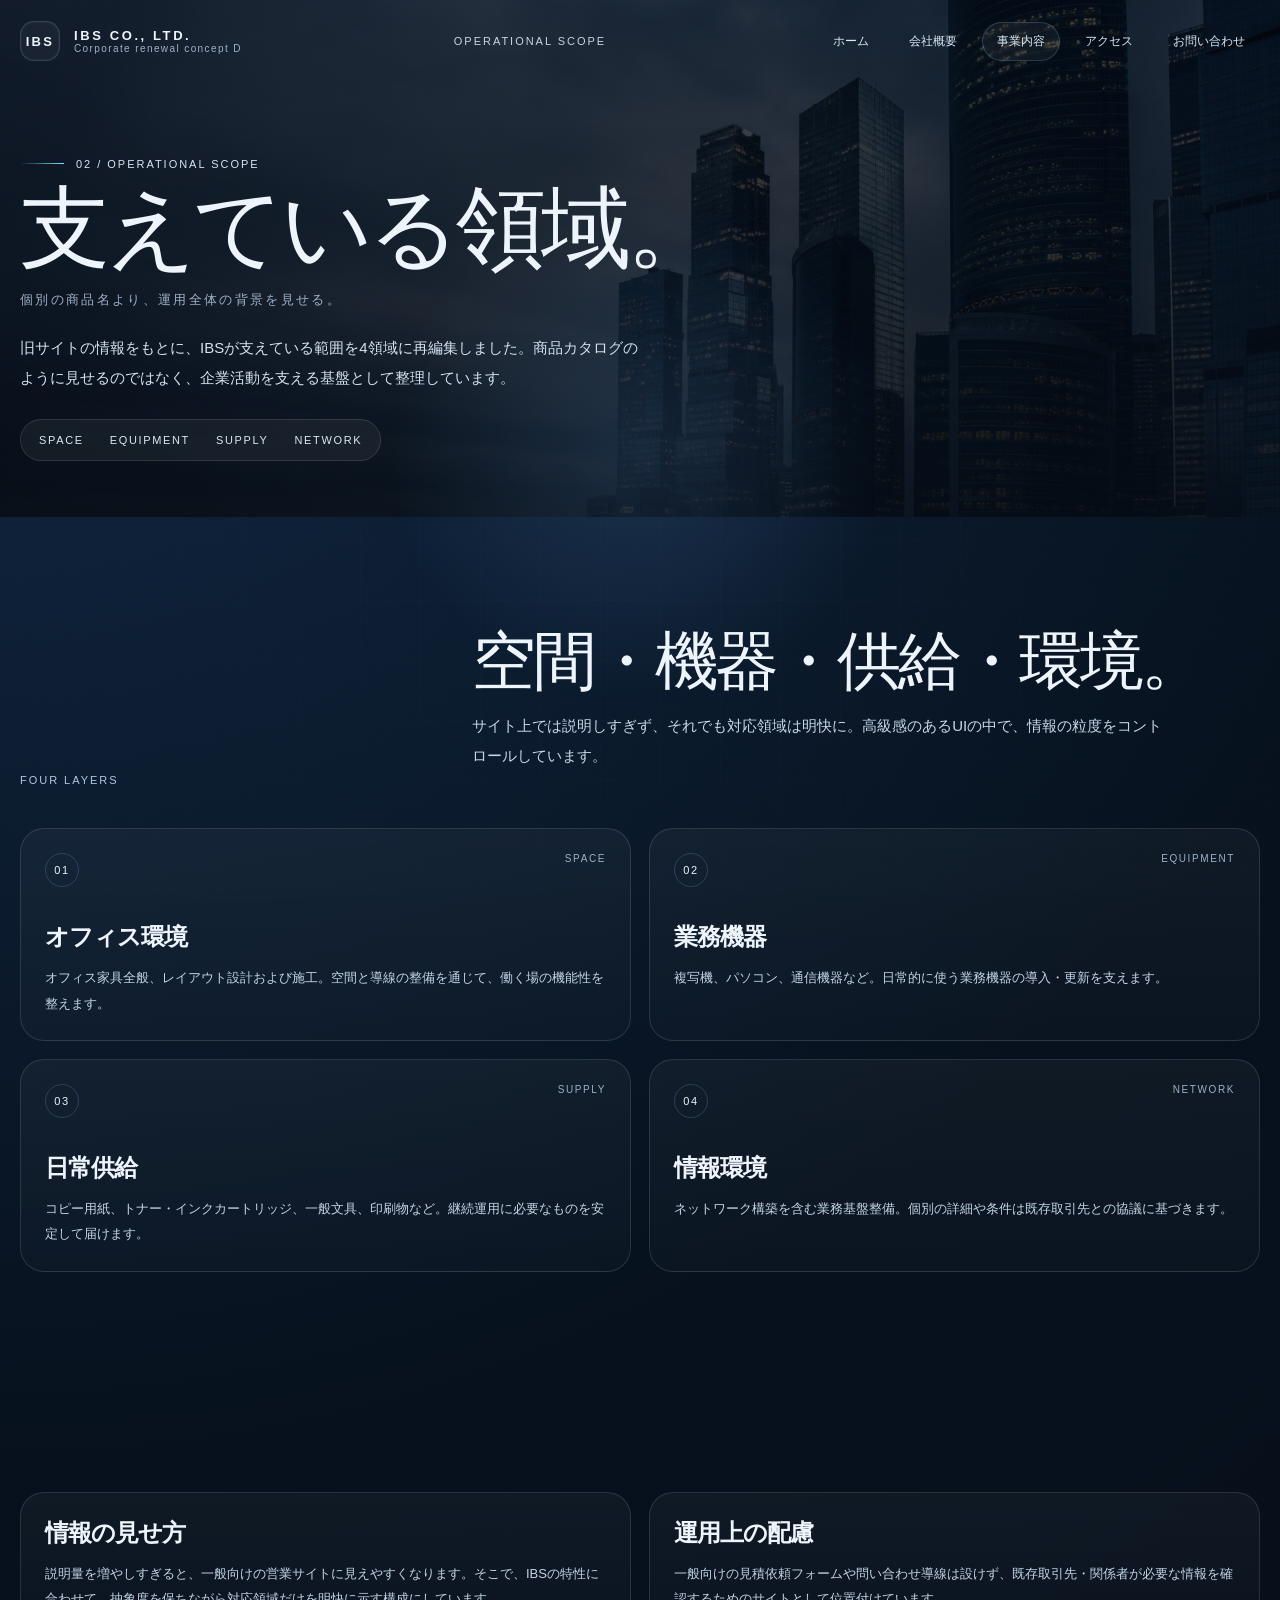
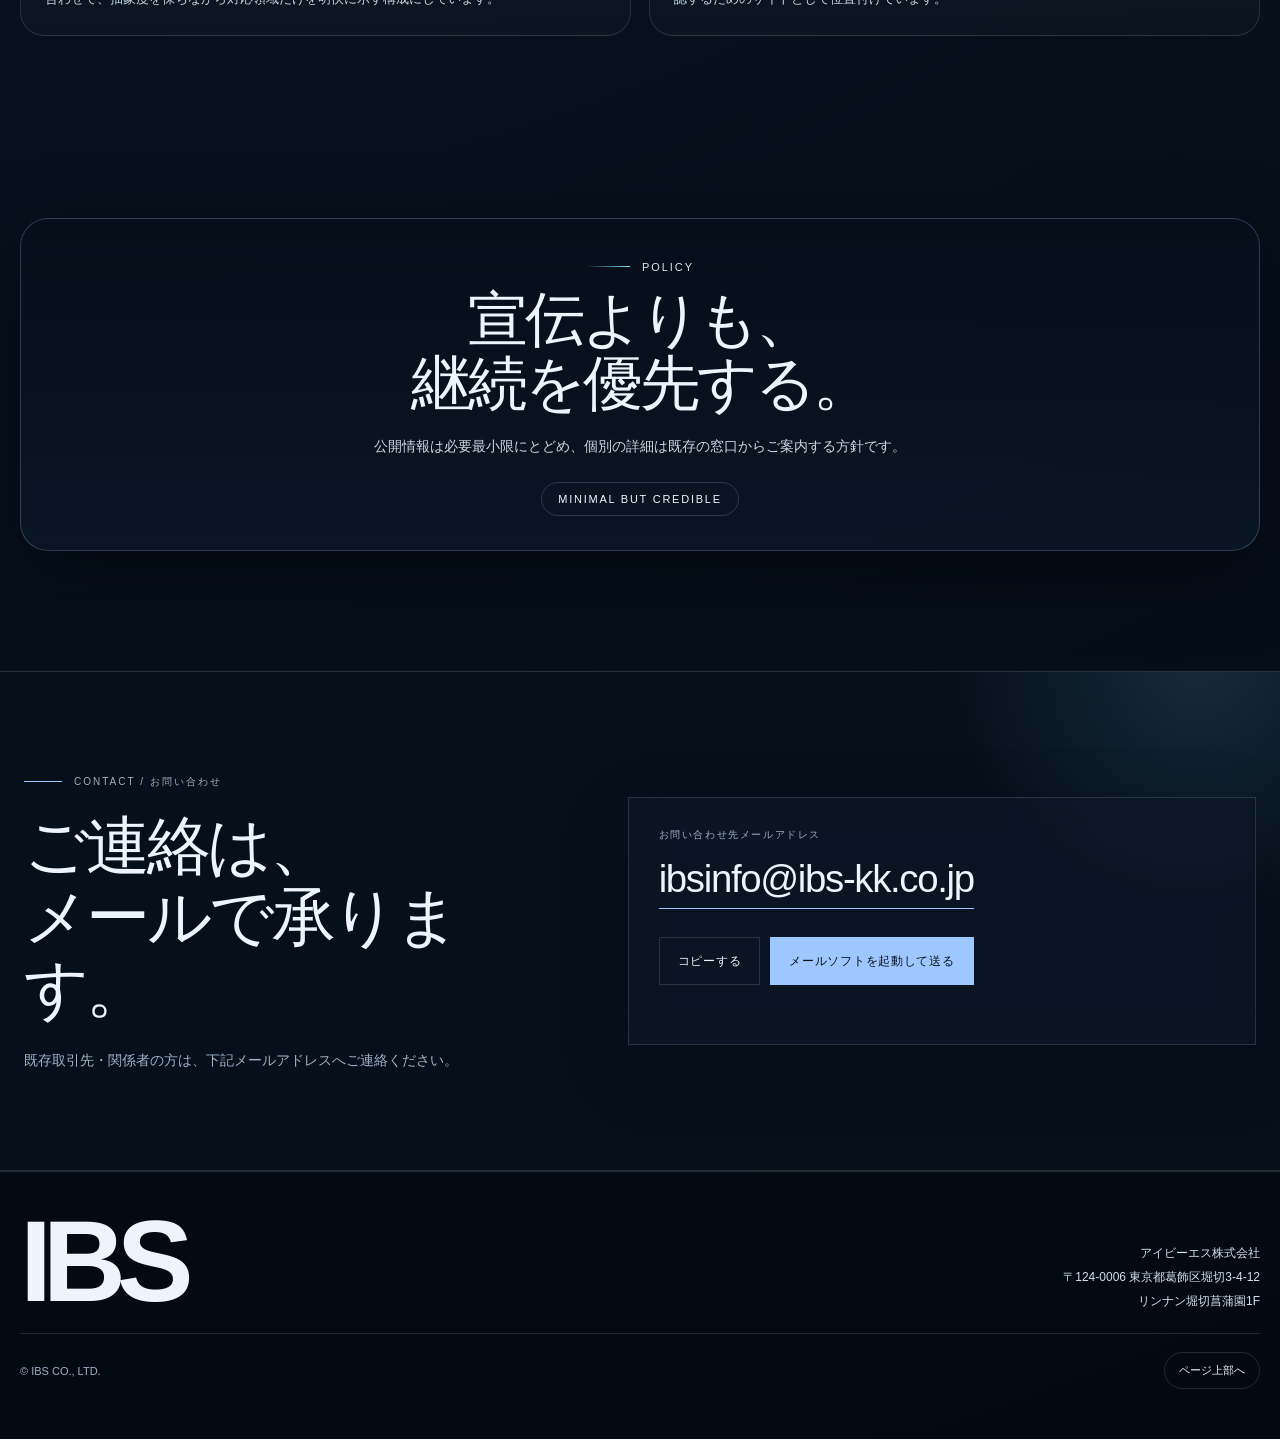
==== description.html @ 62ffff71 "Add site" ====
<!doctype html>
<html lang="ja"><head><meta name="robots" content="noindex,nofollow"><meta charset="utf-8"><meta name="viewport" content="width=device-width,initial-scale=1"><meta name="description" content="アイビーエス株式会社の事業内容ページ。"><meta name="theme-color" content="#07111d"><title>事業内容｜案D｜アイビーエス株式会社</title><link rel="stylesheet" href="styles.css"><link rel="stylesheet" href="menu.css"><script src="menu.js" defer></script></head>
<body><div class="progress"></div><div class="spotlight"></div><div class="noise"></div><div class="grid-overlay"></div>
<header><div class="wrap head"><a class="brand" href="index.html"><span class="brand-mark"><b>IBS</b></span><span class="brand-text"><strong>IBS Co., Ltd.</strong><span>Corporate renewal concept D</span></span></a><div class="head-note">Operational scope</div><nav class="nav"><a href="index.html">ホーム</a><a href="aboutus.html">会社概要</a><a class="active" href="description.html">事業内容</a><a href="access.html">アクセス</a><a href="#contact">お問い合わせ</a></nav><button class="hamburger" type="button" aria-label="メニューを開く" aria-expanded="false" aria-controls="mobile-menu"><span></span><span></span><span></span></button></div></header><div class="mobile-menu" id="mobile-menu" aria-hidden="true"><nav aria-label="モバイルナビゲーション"><a href="index.html">ホーム</a><a href="aboutus.html">会社概要</a><a href="description.html">事業内容</a><a href="access.html">アクセス</a><a href="#contact">お問い合わせ</a></nav><small>IBS CO., LTD. / Metropolitan Silence</small></div>
<main>
  <section class="page-hero"><div class="hero-back"><img src="assets/hero-skyline.png" alt="高層ビル群の夜景"></div><div class="wrap"><div class="page-copy reveal"><div class="eyebrow">02 / Operational scope</div><h1>支えている領域。<small>個別の商品名より、運用全体の背景を見せる。</small></h1><p class="page-lead">旧サイトの情報をもとに、IBSが支えている範囲を4領域に再編集しました。商品カタログのように見せるのではなく、企業活動を支える基盤として整理しています。</p><div class="page-card"><span>SPACE</span><span>EQUIPMENT</span><span>SUPPLY</span><span>NETWORK</span></div></div></div></section>
  <section class="section"><div class="wrap"><div class="section-head reveal"><div class="section-tag">Four layers</div><div><h2 class="section-title">空間・機器・供給・環境。</h2><p class="section-desc">サイト上では説明しすぎず、それでも対応領域は明快に。高級感のあるUIの中で、情報の粒度をコントロールしています。</p></div></div><div class="scope-grid"><article class="scope-card reveal"><div class="scope-head"><span class="scope-no">01</span><span class="scope-label">Space</span></div><h3>オフィス環境</h3><p>オフィス家具全般、レイアウト設計および施工。空間と導線の整備を通じて、働く場の機能性を整えます。</p></article><article class="scope-card reveal"><div class="scope-head"><span class="scope-no">02</span><span class="scope-label">Equipment</span></div><h3>業務機器</h3><p>複写機、パソコン、通信機器など。日常的に使う業務機器の導入・更新を支えます。</p></article><article class="scope-card reveal"><div class="scope-head"><span class="scope-no">03</span><span class="scope-label">Supply</span></div><h3>日常供給</h3><p>コピー用紙、トナー・インクカートリッジ、一般文具、印刷物など。継続運用に必要なものを安定して届けます。</p></article><article class="scope-card reveal"><div class="scope-head"><span class="scope-no">04</span><span class="scope-label">Network</span></div><h3>情報環境</h3><p>ネットワーク構築を含む業務基盤整備。個別の詳細や条件は既存取引先との協議に基づきます。</p></article></div></div></section>
  <section class="section"><div class="wrap detail-grid"><article class="detail-card reveal"><h3>情報の見せ方</h3><p>説明量を増やしすぎると、一般向けの営業サイトに見えやすくなります。そこで、IBSの特性に合わせて、抽象度を保ちながら対応領域だけを明快に示す構成にしています。</p></article><article class="detail-card reveal"><h3>運用上の配慮</h3><p>一般向けの見積依頼フォームや問い合わせ導線は設けず、既存取引先・関係者が必要な情報を確認するためのサイトとして位置付けています。</p></article></div></section>
  <section class="notice"><div class="wrap"><div class="notice-box reveal"><div class="eyebrow" style="justify-content:center">Policy</div><h2>宣伝よりも、<br>継続を優先する。</h2><p>公開情報は必要最小限にとどめ、個別の詳細は既存の窓口からご案内する方針です。</p><div class="notice-chip">Minimal but credible</div></div></div></section>
</main>

<section class="ibs-contact" id="contact" aria-labelledby="ibs-contact-title">
  <div class="ibs-contact__wrap">
    <div class="ibs-contact__intro">
      <span class="ibs-contact__eyebrow">CONTACT / お問い合わせ</span>
      <h2 id="ibs-contact-title">ご連絡は、<br>メールで承ります。</h2>
      <p>既存取引先・関係者の方は、下記メールアドレスへご連絡ください。</p>
    </div>
    <div class="ibs-contact__card">
      <span class="ibs-contact__label">お問い合わせ先メールアドレス</span>
      <a class="ibs-contact__email" href="mailto:ibsinfo@ibs-kk.co.jp?subject=%E3%81%8A%E5%95%8F%E3%81%84%E5%90%88%E3%82%8F%E3%81%9B">ibsinfo@ibs-kk.co.jp</a>
      <div class="ibs-contact__actions">
        <button class="ibs-contact__button ibs-contact__button--copy" type="button" data-copy-email="ibsinfo@ibs-kk.co.jp">コピーする</button>
        <a class="ibs-contact__button ibs-contact__button--mail" href="mailto:ibsinfo@ibs-kk.co.jp?subject=%E3%81%8A%E5%95%8F%E3%81%84%E5%90%88%E3%82%8F%E3%81%9B">メールソフトを起動して送る</a>
      </div>
      <p class="ibs-contact__status" aria-live="polite"></p>
    </div>
  </div>
</section>
<footer><div class="wrap"><div class="foot"><div class="foot-logo">IBS</div><div class="foot-info">アイビーエス株式会社<br>〒124-0006 東京都葛飾区堀切3-4-12<br>リンナン堀切菖蒲園1F</div></div><div class="foot-bottom"><span>© IBS CO., LTD.</span><button class="top-btn" type="button">ページ上部へ</button></div></div></footer>
<script src="site.js"></script><script src="contact.js"></script>
</body></html>
---- styles.css ----
:root{
  --bg:#07111d;
  --bg2:#0b1524;
  --panel:rgba(14,24,38,.62);
  --panel-strong:rgba(8,16,28,.84);
  --text:#eef4fb;
  --muted:#9eb1c7;
  --line:rgba(255,255,255,.12);
  --line2:rgba(126,170,220,.24);
  --accent:#9ec7ff;
  --accent2:#7be4ff;
  --shadow:0 24px 80px rgba(0,0,0,.35);
  --radius:28px;
  --max:1280px;
}
*{box-sizing:border-box}
html{scroll-behavior:smooth}
body{margin:0;background:radial-gradient(circle at top left,#122946 0%,var(--bg) 45%,#050b14 100%);color:var(--text);font-family:Arial,"Hiragino Sans","Noto Sans JP",sans-serif;overflow-x:hidden}
a{color:inherit;text-decoration:none}
img{display:block;max-width:100%}
button,input,textarea{font:inherit}
::selection{background:rgba(123,228,255,.28)}
.wrap{width:min(var(--max),calc(100% - 40px));margin:auto}
.progress{position:fixed;top:0;left:0;height:3px;background:linear-gradient(90deg,var(--accent2),var(--accent));width:0;z-index:1000;box-shadow:0 0 22px rgba(123,228,255,.45)}
.spotlight{position:fixed;inset:0;pointer-events:none;z-index:2;background:radial-gradient(430px circle at var(--sx,50%) var(--sy,50%), rgba(115,180,255,.14), transparent 60%)}
.noise{position:fixed;inset:0;pointer-events:none;opacity:.08;mix-blend-mode:soft-light;background-image:url("data:image/svg+xml,%3Csvg xmlns='http://www.w3.org/2000/svg' width='180' height='180' viewBox='0 0 180 180'%3E%3Cfilter id='n'%3E%3CfeTurbulence type='fractalNoise' baseFrequency='.85' numOctaves='2' stitchTiles='stitch'/%3E%3C/filter%3E%3Crect width='100%25' height='100%25' filter='url(%23n)' opacity='.7'/%3E%3C/svg%3E")}
.grid-overlay{position:fixed;inset:0;pointer-events:none;z-index:1;background-image:linear-gradient(rgba(255,255,255,.035) 1px, transparent 1px),linear-gradient(90deg, rgba(255,255,255,.035) 1px, transparent 1px);background-size:60px 60px;mask-image:radial-gradient(circle at center, black 35%, transparent 90%);opacity:.42}
header{position:fixed;top:0;left:0;right:0;z-index:500;transition:transform .45s ease, background .35s ease,border-color .35s ease}
header.hidden{transform:translateY(-110%)}
header.scrolled{background:rgba(4,10,18,.55);backdrop-filter:blur(16px);border-bottom:1px solid var(--line)}
.head{display:grid;grid-template-columns:auto 1fr auto;gap:30px;align-items:center;min-height:82px}
.brand{display:flex;align-items:center;gap:14px}
.brand-mark{width:40px;height:40px;border:1px solid var(--line2);display:grid;place-items:center;border-radius:14px;background:rgba(255,255,255,.04);box-shadow:inset 0 0 0 1px rgba(255,255,255,.03)}
.brand-mark b{font-size:13px;letter-spacing:.18em}
.brand-text strong{display:block;font-size:13px;letter-spacing:.2em;text-transform:uppercase}
.brand-text span{display:block;font-size:10px;color:var(--muted);letter-spacing:.14em}
.head-note{justify-self:center;font-size:11px;letter-spacing:.18em;text-transform:uppercase;color:#c7d5e5}
.nav{display:flex;gap:10px;align-items:center;flex-wrap:wrap;justify-content:flex-end}
.nav a{font-size:12px;padding:10px 14px;border:1px solid transparent;border-radius:999px;color:#dce7f5;transition:.3s ease}
.nav a:hover,.nav a.active{border-color:var(--line2);background:rgba(255,255,255,.05)}
.hero{position:relative;min-height:100svh;display:flex;align-items:flex-end;padding:120px 0 48px;overflow:hidden}
.hero-bg{position:absolute;inset:0;overflow:hidden}
.hero-bg img{width:100%;height:100%;object-fit:cover;object-position:60% 50%;transform:scale(1.06) translate3d(var(--mx,0px),var(--my,0px),0);filter:saturate(1.08) contrast(1.08) brightness(1)}
.hero-bg::after{content:"";position:absolute;inset:0;background:linear-gradient(180deg, rgba(7,17,29,0) 0%, rgba(7,17,29,.12) 44%, rgba(7,17,29,.74) 100%),linear-gradient(90deg, rgba(6,14,24,.64) 0%, rgba(6,14,24,.06) 52%, rgba(6,14,24,.22) 100%)}
.hero-grid{position:relative;z-index:3;display:grid;grid-template-columns:1.1fr .9fr;gap:28px;align-items:end}
.eyebrow{display:inline-flex;align-items:center;gap:12px;font-size:11px;letter-spacing:.18em;text-transform:uppercase;color:#d6e4f2}
.eyebrow::before{content:"";width:44px;height:1px;background:linear-gradient(90deg,transparent,var(--accent2))}
.hero-copy h1,.page-copy h1{font-family:"Yu Mincho","Hiragino Mincho ProN","Noto Serif JP",serif;font-weight:400;letter-spacing:-.05em;line-height:.92;margin:18px 0 22px;font-size:clamp(48px,7vw,106px)}
.hero-copy h1 small,.page-copy h1 small{display:block;font-family:Arial,"Hiragino Sans","Noto Sans JP",sans-serif;font-size:13px;letter-spacing:.18em;text-transform:uppercase;line-height:1.8;color:var(--muted);margin-top:18px}
.hero-lead,.page-lead{max-width:620px;font-size:15px;line-height:2;color:#d4e1ef;margin:0}
.hero-panel{position:relative;background:linear-gradient(180deg,rgba(17,29,45,.64),rgba(8,16,28,.78));border:1px solid rgba(174,213,255,.18);border-radius:var(--radius);padding:26px;box-shadow:var(--shadow);backdrop-filter:blur(14px)}
.panel-top{display:flex;justify-content:space-between;gap:16px;align-items:flex-start;border-bottom:1px solid var(--line);padding-bottom:16px;margin-bottom:18px}
.panel-kicker{font-size:10px;letter-spacing:.18em;text-transform:uppercase;color:#e3edf7}
.panel-status{font-size:10px;color:var(--muted);letter-spacing:.16em;text-transform:uppercase}
.meta-grid{display:grid;grid-template-columns:repeat(2,1fr);gap:14px}
.meta-card{padding:16px;border:1px solid var(--line);border-radius:20px;background:rgba(255,255,255,.03)}
.meta-card small{display:block;font-size:10px;letter-spacing:.16em;text-transform:uppercase;color:var(--muted);margin-bottom:8px}
.meta-card strong{display:block;font-size:22px;letter-spacing:-.04em;font-weight:700;margin-bottom:8px}
.meta-card p{margin:0;font-size:12px;line-height:1.8;color:#d5e3f1}
.hero-bottom{display:flex;justify-content:space-between;align-items:flex-end;gap:20px;margin-top:26px}
.scroll-hint{font-size:11px;letter-spacing:.16em;text-transform:uppercase;color:#cfe2f5}
.scroll-dot{width:9px;height:9px;border-radius:50%;background:var(--accent2);display:inline-block;margin-right:10px;animation:pulse 1.8s infinite}
@keyframes pulse{50%{transform:scale(.6);opacity:.45}}
.statline{font-size:12px;color:#d6e3f0;display:flex;gap:18px;flex-wrap:wrap}
.section{position:relative;z-index:3;padding:110px 0}
.section-head{display:grid;grid-template-columns:.7fr 1.3fr;gap:28px;align-items:end;margin-bottom:42px}
.section-tag{font-size:11px;letter-spacing:.18em;text-transform:uppercase;color:#b2c7de}
.section-title{font-family:"Yu Mincho","Hiragino Mincho ProN","Noto Serif JP",serif;font-size:clamp(34px,5vw,68px);font-weight:400;letter-spacing:-.05em;line-height:1.08;margin:0}
.section-desc{font-size:15px;line-height:2;color:#c7d7e8;max-width:700px}
.glass-band{padding:24px;border:1px solid var(--line);border-radius:30px;background:rgba(255,255,255,.03);backdrop-filter:blur(12px);box-shadow:var(--shadow)}
.value-grid,.scope-grid,.detail-grid,.access-grid{display:grid;gap:18px}
.value-grid{grid-template-columns:repeat(3,1fr)}
.value-card,.scope-card,.detail-card,.route-card{padding:24px;border-radius:24px;border:1px solid var(--line);background:linear-gradient(180deg,rgba(255,255,255,.04),rgba(255,255,255,.02));transition:transform .35s ease,border-color .35s ease,background .35s ease}
.value-card:hover,.scope-card:hover,.detail-card:hover,.route-card:hover{transform:translateY(-5px);border-color:rgba(158,199,255,.35);background:linear-gradient(180deg,rgba(255,255,255,.06),rgba(255,255,255,.03))}
.value-card b,.scope-no{display:inline-flex;align-items:center;justify-content:center;width:34px;height:34px;border-radius:999px;border:1px solid var(--line2);font-size:11px;letter-spacing:.14em;margin-bottom:18px;color:#e8f4ff}
.value-card h3,.scope-card h3,.detail-card h3{margin:0 0 12px;font-size:24px;letter-spacing:-.04em}
.value-card p,.scope-card p,.detail-card p,.route-card p{margin:0;color:#c3d5e6;font-size:13px;line-height:1.95}
.scope-grid{grid-template-columns:repeat(2,1fr)}
.scope-head{display:flex;justify-content:space-between;gap:20px;align-items:flex-start;margin-bottom:16px}
.scope-label{font-size:10px;color:var(--muted);letter-spacing:.16em;text-transform:uppercase}
.quote-box{display:grid;grid-template-columns:1.1fr .9fr;gap:18px;align-items:stretch}
.quote-main{padding:36px;min-height:340px;border-radius:30px;background:linear-gradient(135deg,rgba(8,19,32,.8),rgba(17,38,62,.74));border:1px solid rgba(164,209,255,.16);position:relative;overflow:hidden}
.quote-main::after{content:"";position:absolute;width:380px;height:380px;border-radius:50%;border:1px solid rgba(123,228,255,.16);top:-100px;right:-80px}
.quote-main h3{margin:18px 0 16px;font-family:"Yu Mincho","Hiragino Mincho ProN","Noto Serif JP",serif;font-size:clamp(30px,4vw,56px);font-weight:400;letter-spacing:-.05em;line-height:1.08}
.quote-main p{margin:0;max-width:560px;font-size:14px;line-height:2;color:#d4e2ef}
.quote-side{display:grid;gap:18px}
.note-card{padding:26px;border:1px solid var(--line);border-radius:24px;background:rgba(255,255,255,.03)}
.note-card strong{display:block;font-size:12px;letter-spacing:.18em;text-transform:uppercase;color:#d9e9f7;margin-bottom:14px}
.note-card p,.note-card li{font-size:13px;line-height:1.9;color:#cad7e5}
.note-card ul{margin:0;padding-left:18px}
.company-list{display:grid;gap:0;border-top:1px solid var(--line)}
.company-row{display:grid;grid-template-columns:180px 1fr;gap:18px;padding:18px 0;border-bottom:1px solid var(--line)}
.company-row dt{font-size:11px;letter-spacing:.16em;text-transform:uppercase;color:#a9bfd6}
.company-row dd{margin:0;font-size:15px;line-height:1.9;color:#e9f2fb}
.notice{padding:72px 0 120px}
.notice-box{padding:34px;border-radius:28px;border:1px solid rgba(158,199,255,.24);background:linear-gradient(180deg,rgba(6,14,25,.84),rgba(12,23,38,.84));box-shadow:var(--shadow);text-align:center}
.notice-box h2{font-family:"Yu Mincho","Hiragino Mincho ProN","Noto Serif JP",serif;font-weight:400;font-size:clamp(34px,5vw,60px);letter-spacing:-.05em;line-height:1.06;margin:16px 0}
.notice-box p{max-width:760px;margin:0 auto;font-size:14px;line-height:2;color:#cad7e5}
.notice-chip{display:inline-flex;align-items:center;gap:10px;margin-top:22px;padding:10px 16px;border-radius:999px;border:1px solid var(--line2);font-size:11px;letter-spacing:.16em;text-transform:uppercase}
.page-hero{position:relative;padding:150px 0 56px;overflow:hidden}
.page-hero::before{content:"";position:absolute;inset:0;background:linear-gradient(180deg,rgba(6,14,24,.48),rgba(6,14,24,.82));z-index:1}
.page-hero .hero-back{position:absolute;inset:0;z-index:0}
.page-hero .hero-back img{width:100%;height:100%;object-fit:cover;filter:brightness(.5) saturate(.95)}
.page-hero .wrap{position:relative;z-index:2}
.page-copy{max-width:760px}
.page-card{margin-top:26px;display:inline-flex;gap:26px;flex-wrap:wrap;padding:14px 18px;border-radius:999px;border:1px solid var(--line);background:rgba(255,255,255,.05)}
.page-card span{font-size:11px;letter-spacing:.15em;text-transform:uppercase;color:#dbe8f5}
.detail-grid{grid-template-columns:repeat(2,1fr)}
.access-grid{grid-template-columns:.9fr 1.1fr;align-items:stretch}
.address-card h3{font-size:clamp(28px,3.2vw,42px);line-height:1.28}
.address-card h3 span{font-size:.72em;color:#d7e4f0;font-weight:400}
.map-link{display:inline-flex;gap:10px;align-items:center;margin-top:18px;padding:12px 16px;border-radius:999px;border:1px solid var(--line2);font-size:12px;color:#edf7ff}
.map-art{position:relative;border-radius:30px;border:1px solid var(--line);background:linear-gradient(180deg,rgba(255,255,255,.04),rgba(255,255,255,.02));min-height:380px;overflow:hidden}
.map-grid{position:absolute;inset:0;background-image:linear-gradient(rgba(255,255,255,.06) 1px,transparent 1px),linear-gradient(90deg,rgba(255,255,255,.06) 1px,transparent 1px);background-size:44px 44px}
.map-node{position:absolute;display:grid;place-items:center;padding:10px 14px;border-radius:999px;background:#eff8ff;color:#07111d;font-size:12px;font-weight:700;box-shadow:0 10px 25px rgba(0,0,0,.2)}
.map-node.station{left:14%;top:20%}
.map-node.office{right:14%;bottom:22%}
.route-line{position:absolute;left:27%;top:30%;width:44%;height:32%;border-left:2px dashed rgba(158,199,255,.9);border-bottom:2px dashed rgba(158,199,255,.9);border-radius:0 0 0 18px}
.map-time{position:absolute;left:43%;top:46%;padding:10px 14px;border-radius:999px;background:rgba(158,199,255,.14);border:1px solid var(--line2);font-size:12px;letter-spacing:.12em}
footer{padding:38px 0 50px;border-top:1px solid var(--line);background:rgba(3,8,14,.45)}
.foot{display:grid;grid-template-columns:1fr auto;gap:30px;align-items:end}
.foot-logo{font-size:clamp(58px,9vw,120px);line-height:.9;letter-spacing:-.08em;font-weight:800}
.foot-info{font-size:12px;line-height:2;color:#d2dfed;text-align:right}
.foot-bottom{margin-top:20px;padding-top:18px;border-top:1px solid var(--line);display:flex;justify-content:space-between;gap:20px;align-items:center;font-size:11px;color:var(--muted)}
.top-btn{border:1px solid var(--line);background:transparent;color:#edf6ff;padding:10px 14px;border-radius:999px;cursor:pointer}
.reveal{opacity:0;transform:translateY(28px);transition:opacity .8s ease,transform .8s ease}
.reveal.is-visible{opacity:1;transform:none}
@media (max-width: 980px){
  .head{grid-template-columns:auto 1fr;gap:16px}.head-note{display:none}.nav{grid-column:1/-1;justify-content:flex-start}
  .hero{padding-top:138px}.hero-grid,.section-head,.quote-box,.access-grid,.detail-grid,.value-grid,.scope-grid,.foot{grid-template-columns:1fr}
  .hero-panel{max-width:720px}.company-row{grid-template-columns:1fr}.foot-info{text-align:left}.page-hero{padding-top:138px}
}
@media (max-width: 640px){
  .wrap{width:calc(100% - 28px)}
  .nav{gap:8px}.nav a{padding:8px 11px;font-size:11px}
  .hero-copy h1,.page-copy h1{font-size:clamp(42px,13vw,72px)}
  .section{padding:84px 0}.meta-grid{grid-template-columns:1fr}.hero-bottom{display:block}.statline{margin-top:16px}
  .section-title{font-size:clamp(32px,11vw,54px)}.notice-box{padding:26px 18px}.quote-main{padding:28px 22px;min-height:auto}
}

:root{--contact-bg:#06101b;--contact-panel:rgba(14,24,38,.66);--contact-text:#eef4fb;--contact-muted:#9eb1c7;--contact-line:rgba(255,255,255,.13);--contact-accent:#9ec7ff;--contact-accent-text:#07111d;--contact-glow:rgba(123,228,255,.13)}

/* IBS contact block */
.ibs-contact{position:relative;z-index:5;padding:96px 0;border-top:1px solid var(--contact-line);border-bottom:1px solid var(--contact-line);background:var(--contact-bg);color:var(--contact-text);overflow:hidden}
.ibs-contact::before{content:"";position:absolute;width:520px;height:520px;border-radius:50%;right:-180px;top:-270px;background:radial-gradient(circle,var(--contact-glow),transparent 67%);pointer-events:none}
.ibs-contact__wrap{position:relative;width:min(1280px,calc(100% - 48px));margin:auto;display:grid;grid-template-columns:.9fr 1.1fr;gap:7vw;align-items:center}
.ibs-contact__eyebrow{display:inline-flex;align-items:center;gap:12px;font-size:10px;letter-spacing:.2em;text-transform:uppercase;color:var(--contact-muted)}
.ibs-contact__eyebrow::before{content:"";width:38px;height:1px;background:var(--contact-accent)}
.ibs-contact__intro h2{margin:22px 0 20px;font-family:"Yu Mincho","Hiragino Mincho ProN","Noto Serif JP",serif;font-size:clamp(38px,5vw,70px);font-weight:400;line-height:1.12;letter-spacing:-.055em}
.ibs-contact__intro p{max-width:560px;margin:0;color:var(--contact-muted);font-size:14px;line-height:2}
.ibs-contact__card{position:relative;padding:30px;border:1px solid var(--contact-line);background:var(--contact-panel);backdrop-filter:blur(16px);box-shadow:0 24px 70px rgba(0,0,0,.18)}
.ibs-contact__label{display:block;margin-bottom:13px;color:var(--contact-muted);font-size:10px;letter-spacing:.16em}
.ibs-contact__email{display:inline-block;max-width:100%;font-size:clamp(22px,3vw,42px);line-height:1.25;letter-spacing:-.035em;overflow-wrap:anywhere;border-bottom:1px solid var(--contact-accent);padding-bottom:5px}
.ibs-contact__actions{display:flex;flex-wrap:wrap;gap:10px;margin-top:28px}
.ibs-contact__button{min-height:48px;display:inline-flex;align-items:center;justify-content:center;padding:12px 18px;border:1px solid var(--contact-line);background:transparent;color:var(--contact-text);font-size:12px;letter-spacing:.06em;cursor:pointer;transition:transform .3s ease,background .3s ease,color .3s ease,border-color .3s ease}
.ibs-contact__button:hover{transform:translateY(-2px);border-color:var(--contact-accent)}
.ibs-contact__button--mail{background:var(--contact-accent);border-color:var(--contact-accent);color:var(--contact-accent-text)}
.ibs-contact__status{height:1.5em;margin:12px 0 0;color:var(--contact-accent);font-size:11px;letter-spacing:.08em}
@media(max-width:820px){.ibs-contact{padding:74px 0}.ibs-contact__wrap{width:calc(100% - 32px);grid-template-columns:1fr;gap:40px}.ibs-contact__card{padding:24px 20px}.ibs-contact__actions{display:grid}.ibs-contact__button{width:100%}}

/* ===== ヒーロー背景: スマホでは高層ビル群が中央に来るよう調整 ===== */
@media (max-width: 640px) {
  /* スマホではヒーローが縦に約1370pxまで伸びるため、cover により画像が
     2400px超まで拡大され横幅の16%しか映らなくなる（ビルに寄りすぎる）。
     背景を画面高さぶんに留めて拡大率を下げ、ビル群として見えるようにする */
  .hero-bg { height: 100svh; }
  /* 画像は 1672x941。ビル群は右側 46%〜95% に集中しているため、
     切り抜きの中心がビル群の中心に来るよう右寄りを基準にする */
  .hero-bg img { object-position: 66% 50%; }
  /* 画像の下端をページ背景へ滑らかに繋ぐ */
  .hero-bg::after {
    background:
      linear-gradient(180deg, rgba(7,17,29,.06) 0%, rgba(7,17,29,.26) 44%, rgba(7,17,29,.74) 80%, rgba(7,17,29,.98) 100%),
      linear-gradient(90deg, rgba(6,14,24,.26) 0%, rgba(6,14,24,.08) 55%, rgba(6,14,24,.22) 100%);
  }
  /* 写真を暗くする代わりに、文字側に影を付けて可読性を確保する */
  .hero-copy .eyebrow,
  .hero-copy h1,
  .hero-copy h1 small,
  .hero-lead,
  .hero-bottom {
    text-shadow: 0 2px 18px rgba(4,10,18,.92), 0 1px 4px rgba(4,10,18,.8);
  }
}
---- menu.css ----
/* ===== ハンバーガーメニュー / Concept D — Metropolitan Silence ===== */
/* ガラス感のある角丸ボタンとブラー背景で、他要素の質感に合わせています */

.hamburger {
  display: none;
  position: relative;
  z-index: 1300;
  width: 46px;
  height: 46px;
  padding: 0;
  border: 1px solid var(--line2);
  border-radius: 14px;
  background: var(--panel);
  -webkit-backdrop-filter: blur(14px);
  backdrop-filter: blur(14px);
  cursor: pointer;
  margin-left: auto;
  justify-self: end;
  align-items: center;
  justify-content: center;
  transition: border-color .35s ease, background .35s ease;
}

.hamburger:hover { border-color: var(--accent); background: var(--panel-strong); }
.hamburger:focus-visible { outline: 1px solid var(--accent); outline-offset: 3px; }

.hamburger span {
  position: absolute;
  left: 50%;
  width: 18px;
  height: 1.5px;
  border-radius: 2px;
  background: var(--text);
  transform: translateX(-50%);
  transition: transform .4s ease, opacity .2s ease, background .35s ease;
}

.hamburger span:nth-child(1) { top: 16px; }
.hamburger span:nth-child(2) { top: 22px; }
.hamburger span:nth-child(3) { top: 28px; }

.hamburger[aria-expanded="true"] span:nth-child(1) {
  transform: translateX(-50%) translateY(6px) rotate(45deg);
  background: var(--accent2);
}
.hamburger[aria-expanded="true"] span:nth-child(2) { opacity: 0; }
.hamburger[aria-expanded="true"] span:nth-child(3) {
  transform: translateX(-50%) translateY(-6px) rotate(-45deg);
  background: var(--accent2);
}

.mobile-menu {
  position: fixed;
  inset: 0;
  z-index: 1200;
  display: grid;
  align-content: center;
  justify-items: center;
  gap: 24px;
  background: linear-gradient(180deg, rgba(7, 17, 29, .96), rgba(11, 21, 36, .99));
  -webkit-backdrop-filter: blur(24px);
  backdrop-filter: blur(24px);
  transform: translateY(-105%);
  visibility: hidden;
  transition: transform .6s ease, visibility 0s linear .6s;
}

.mobile-menu.is-open {
  transform: none;
  visibility: visible;
  transition: transform .6s ease, visibility 0s;
}

.mobile-menu nav {
  display: grid;
  justify-items: center;
  text-align: center;
  gap: 24px;
}

.mobile-menu a {
  font-size: clamp(28px, 9vw, 46px);
  line-height: 1.1;
  letter-spacing: -.02em;
  color: var(--text);
  transition: color .3s ease;
}

.mobile-menu a:hover { color: var(--accent); }

.mobile-menu small {
  position: absolute;
  left: 24px;
  bottom: 28px;
  font-size: 9px;
  letter-spacing: .2em;
  text-transform: uppercase;
  color: var(--muted);
}

body.menu-open { overflow: hidden; }

@media (max-width: 980px) {
  .nav { display: none; }
  .hamburger { display: flex; }
  /* 開いている間もブランドと閉じるボタンを前面に保つ */
  header { z-index: 1400; }
}

@media (prefers-reduced-motion: reduce) {
  .mobile-menu, .hamburger span { transition-duration: .01ms; }
}
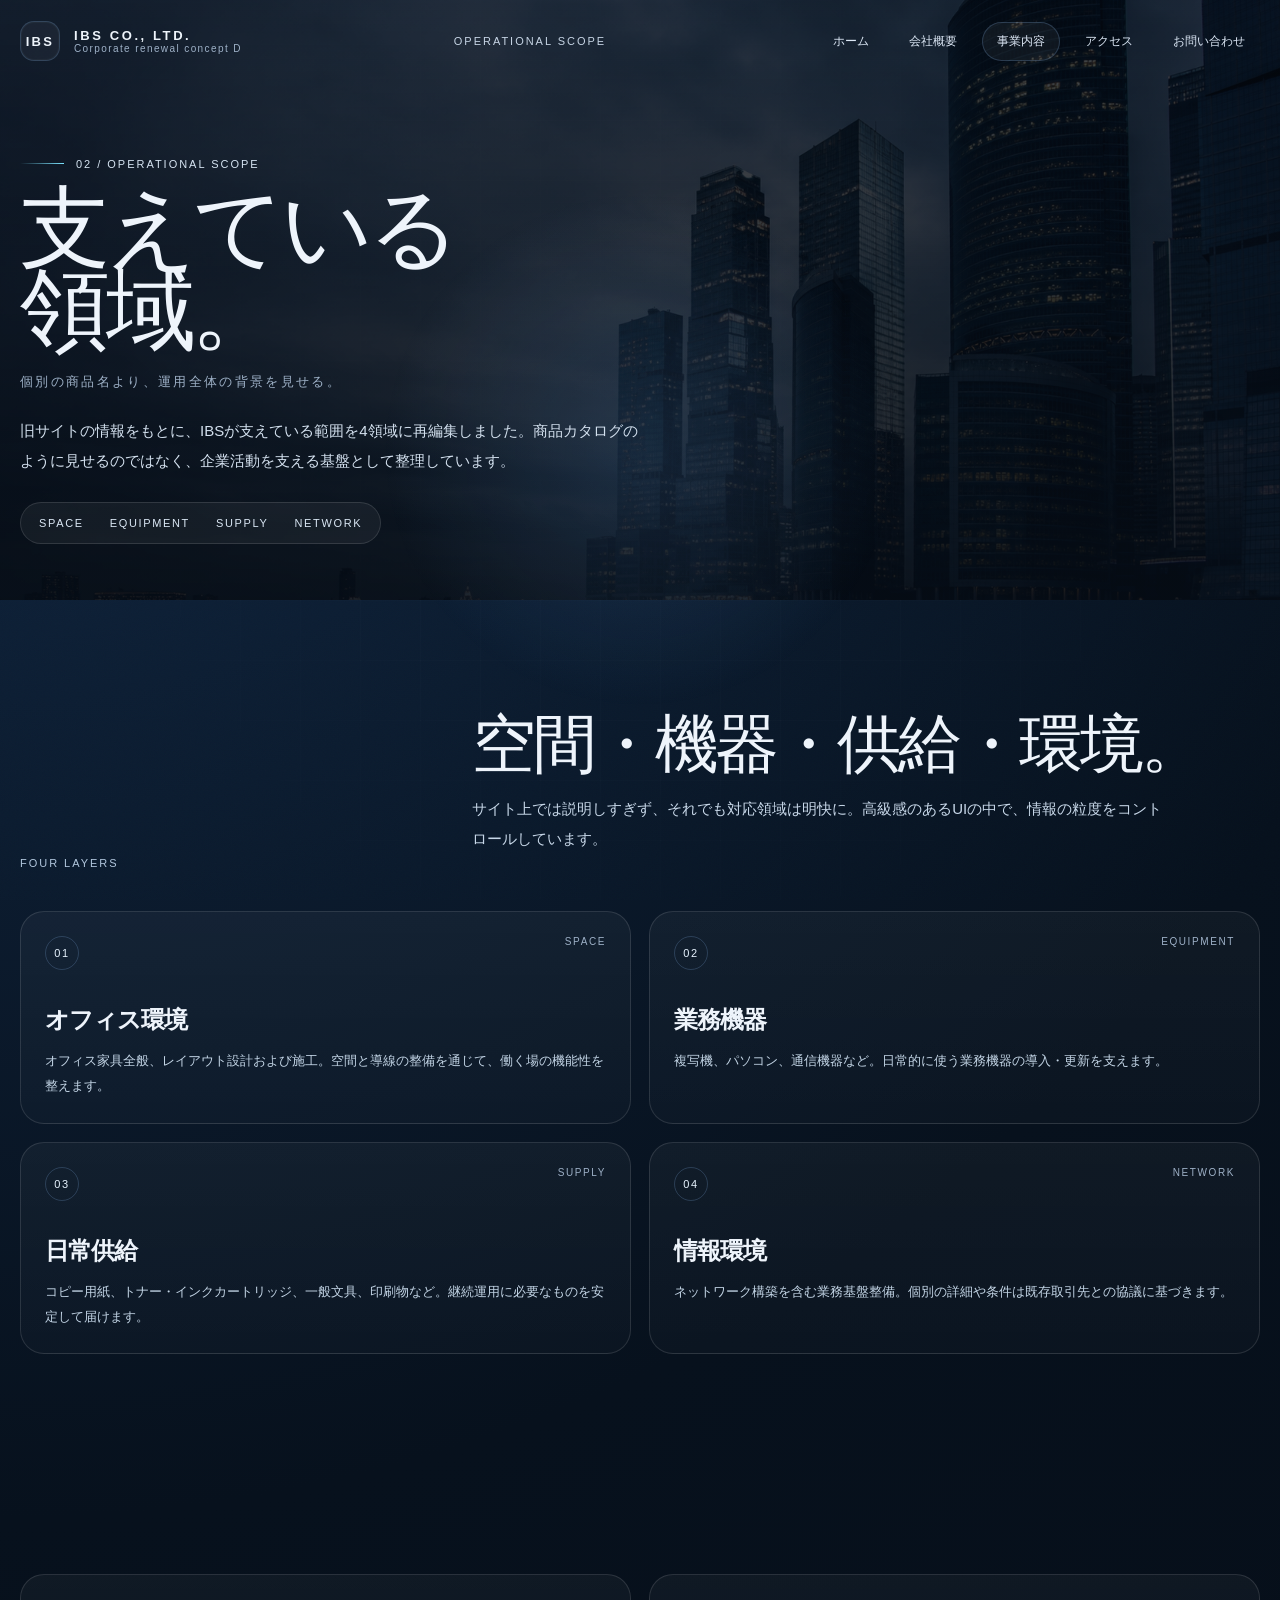
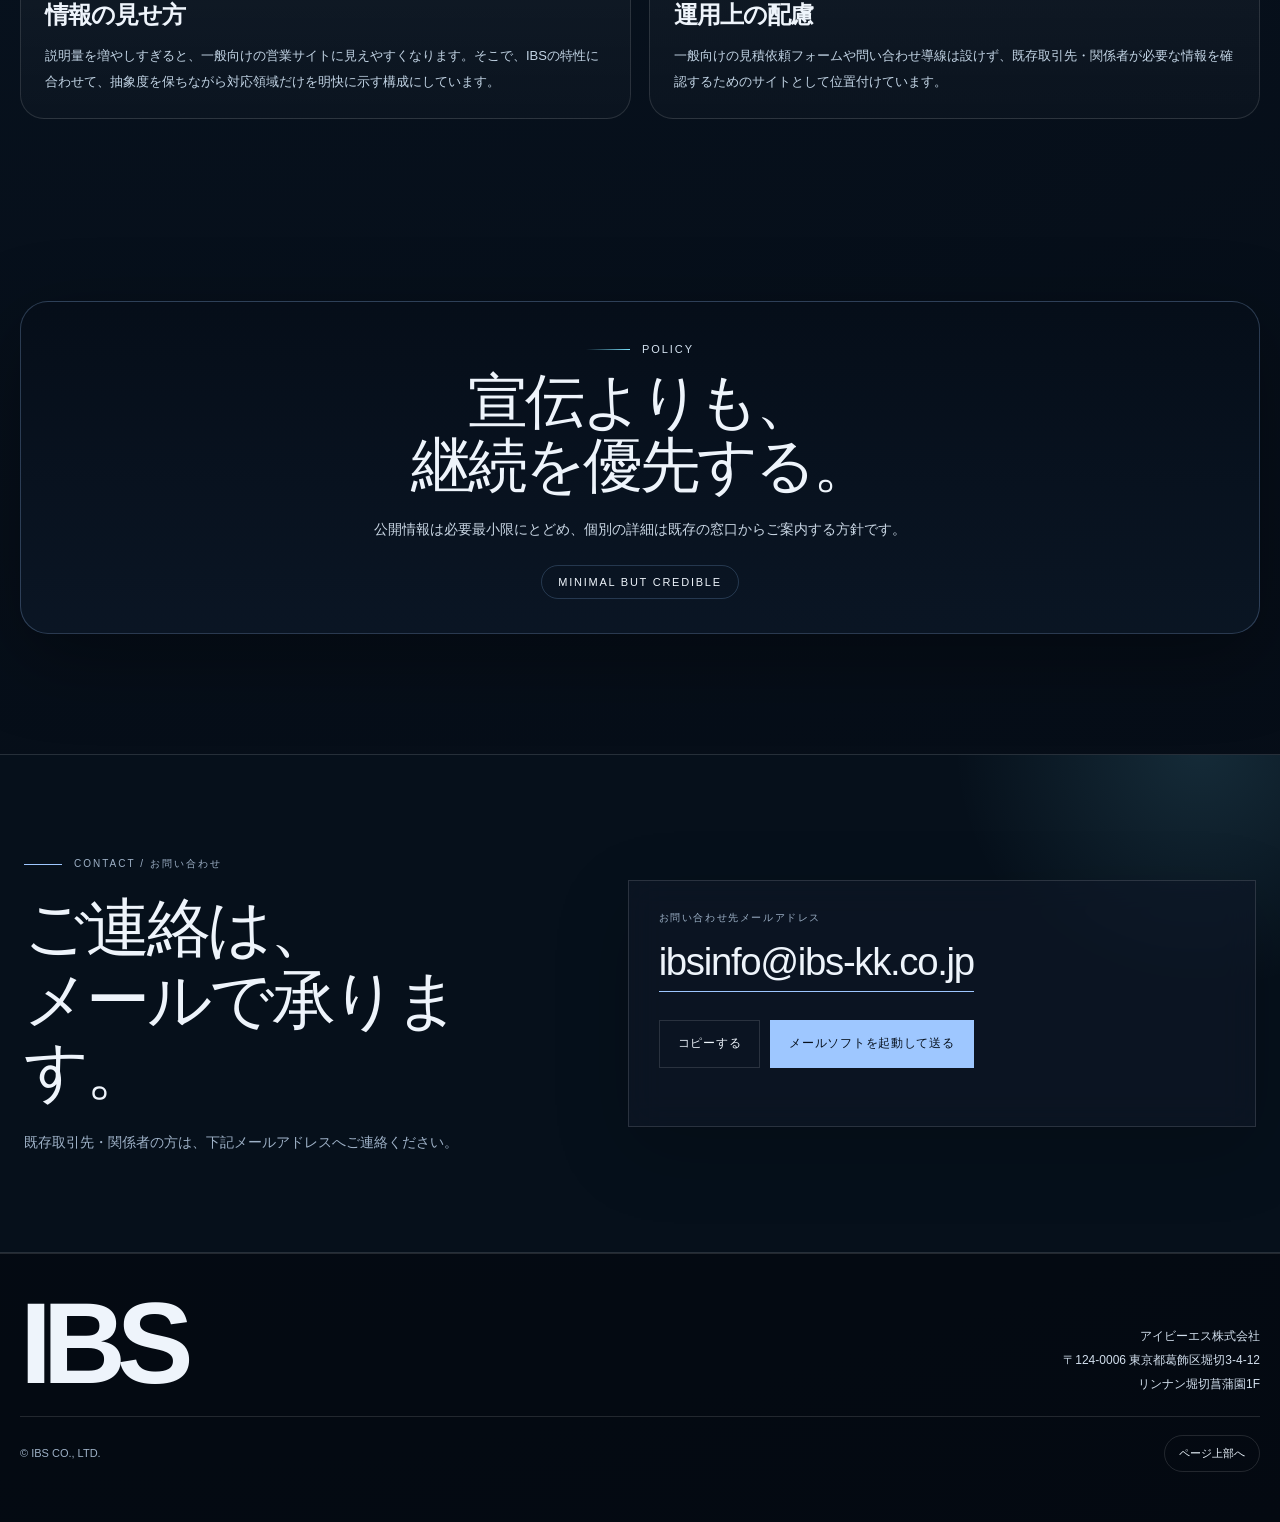
==== commit a73d9a2e: "Add site" ====
--- a/description.html
+++ b/description.html
@@ -3,7 +3,7 @@
 <body><div class="progress"></div><div class="spotlight"></div><div class="noise"></div><div class="grid-overlay"></div>
 <header><div class="wrap head"><a class="brand" href="index.html"><span class="brand-mark"><b>IBS</b></span><span class="brand-text"><strong>IBS Co., Ltd.</strong><span>Corporate renewal concept D</span></span></a><div class="head-note">Operational scope</div><nav class="nav"><a href="index.html">ホーム</a><a href="aboutus.html">会社概要</a><a class="active" href="description.html">事業内容</a><a href="access.html">アクセス</a><a href="#contact">お問い合わせ</a></nav><button class="hamburger" type="button" aria-label="メニューを開く" aria-expanded="false" aria-controls="mobile-menu"><span></span><span></span><span></span></button></div></header><div class="mobile-menu" id="mobile-menu" aria-hidden="true"><nav aria-label="モバイルナビゲーション"><a href="index.html">ホーム</a><a href="aboutus.html">会社概要</a><a href="description.html">事業内容</a><a href="access.html">アクセス</a><a href="#contact">お問い合わせ</a></nav><small>IBS CO., LTD. / Metropolitan Silence</small></div>
 <main>
-  <section class="page-hero"><div class="hero-back"><img src="assets/hero-skyline.png" alt="高層ビル群の夜景"></div><div class="wrap"><div class="page-copy reveal"><div class="eyebrow">02 / Operational scope</div><h1>支えている領域。<small>個別の商品名より、運用全体の背景を見せる。</small></h1><p class="page-lead">旧サイトの情報をもとに、IBSが支えている範囲を4領域に再編集しました。商品カタログのように見せるのではなく、企業活動を支える基盤として整理しています。</p><div class="page-card"><span>SPACE</span><span>EQUIPMENT</span><span>SUPPLY</span><span>NETWORK</span></div></div></div></section>
+  <section class="page-hero"><div class="hero-back"><img src="assets/hero-skyline.png" alt="高層ビル群の夜景"></div><div class="wrap"><div class="page-copy reveal"><div class="eyebrow">02 / Operational scope</div><h1>支えている<br>領域。<small>個別の商品名より、運用全体の背景を見せる。</small></h1><p class="page-lead">旧サイトの情報をもとに、IBSが支えている範囲を4領域に再編集しました。商品カタログのように見せるのではなく、企業活動を支える基盤として整理しています。</p><div class="page-card"><span>SPACE</span><span>EQUIPMENT</span><span>SUPPLY</span><span>NETWORK</span></div></div></div></section>
   <section class="section"><div class="wrap"><div class="section-head reveal"><div class="section-tag">Four layers</div><div><h2 class="section-title">空間・機器・供給・環境。</h2><p class="section-desc">サイト上では説明しすぎず、それでも対応領域は明快に。高級感のあるUIの中で、情報の粒度をコントロールしています。</p></div></div><div class="scope-grid"><article class="scope-card reveal"><div class="scope-head"><span class="scope-no">01</span><span class="scope-label">Space</span></div><h3>オフィス環境</h3><p>オフィス家具全般、レイアウト設計および施工。空間と導線の整備を通じて、働く場の機能性を整えます。</p></article><article class="scope-card reveal"><div class="scope-head"><span class="scope-no">02</span><span class="scope-label">Equipment</span></div><h3>業務機器</h3><p>複写機、パソコン、通信機器など。日常的に使う業務機器の導入・更新を支えます。</p></article><article class="scope-card reveal"><div class="scope-head"><span class="scope-no">03</span><span class="scope-label">Supply</span></div><h3>日常供給</h3><p>コピー用紙、トナー・インクカートリッジ、一般文具、印刷物など。継続運用に必要なものを安定して届けます。</p></article><article class="scope-card reveal"><div class="scope-head"><span class="scope-no">04</span><span class="scope-label">Network</span></div><h3>情報環境</h3><p>ネットワーク構築を含む業務基盤整備。個別の詳細や条件は既存取引先との協議に基づきます。</p></article></div></div></section>
   <section class="section"><div class="wrap detail-grid"><article class="detail-card reveal"><h3>情報の見せ方</h3><p>説明量を増やしすぎると、一般向けの営業サイトに見えやすくなります。そこで、IBSの特性に合わせて、抽象度を保ちながら対応領域だけを明快に示す構成にしています。</p></article><article class="detail-card reveal"><h3>運用上の配慮</h3><p>一般向けの見積依頼フォームや問い合わせ導線は設けず、既存取引先・関係者が必要な情報を確認するためのサイトとして位置付けています。</p></article></div></section>
   <section class="notice"><div class="wrap"><div class="notice-box reveal"><div class="eyebrow" style="justify-content:center">Policy</div><h2>宣伝よりも、<br>継続を優先する。</h2><p>公開情報は必要最小限にとどめ、個別の詳細は既存の窓口からご案内する方針です。</p><div class="notice-chip">Minimal but credible</div></div></div></section>
--- a/styles.css
+++ b/styles.css
@@ -47,6 +47,8 @@
 .eyebrow{display:inline-flex;align-items:center;gap:12px;font-size:11px;letter-spacing:.18em;text-transform:uppercase;color:#d6e4f2}
 .eyebrow::before{content:"";width:44px;height:1px;background:linear-gradient(90deg,transparent,var(--accent2))}
 .hero-copy h1,.page-copy h1{font-family:"Yu Mincho","Hiragino Mincho ProN","Noto Serif JP",serif;font-weight:400;letter-spacing:-.05em;line-height:.92;margin:18px 0 22px;font-size:clamp(48px,7vw,106px)}
+/* ヒーローは左カラム幅が限られるため、<br> のとおり2行で収まるサイズに抑える */
+.hero-copy h1{font-size:clamp(48px,6.5vw,86px)}
 .hero-copy h1 small,.page-copy h1 small{display:block;font-family:Arial,"Hiragino Sans","Noto Sans JP",sans-serif;font-size:13px;letter-spacing:.18em;text-transform:uppercase;line-height:1.8;color:var(--muted);margin-top:18px}
 .hero-lead,.page-lead{max-width:620px;font-size:15px;line-height:2;color:#d4e1ef;margin:0}
 .hero-panel{position:relative;background:linear-gradient(180deg,rgba(17,29,45,.64),rgba(8,16,28,.78));border:1px solid rgba(174,213,255,.18);border-radius:var(--radius);padding:26px;box-shadow:var(--shadow);backdrop-filter:blur(14px)}
@@ -174,6 +176,8 @@
       linear-gradient(180deg, rgba(7,17,29,.06) 0%, rgba(7,17,29,.26) 44%, rgba(7,17,29,.74) 80%, rgba(7,17,29,.98) 100%),
       linear-gradient(90deg, rgba(6,14,24,.26) 0%, rgba(6,14,24,.08) 55%, rgba(6,14,24,.22) 100%);
   }
+  /* スマホでも <br> のとおり2行で収まるサイズに抑える */
+  .hero-copy h1 { font-size: clamp(38px, 11.5vw, 72px); }
   /* 写真を暗くする代わりに、文字側に影を付けて可読性を確保する */
   .hero-copy .eyebrow,
   .hero-copy h1,
